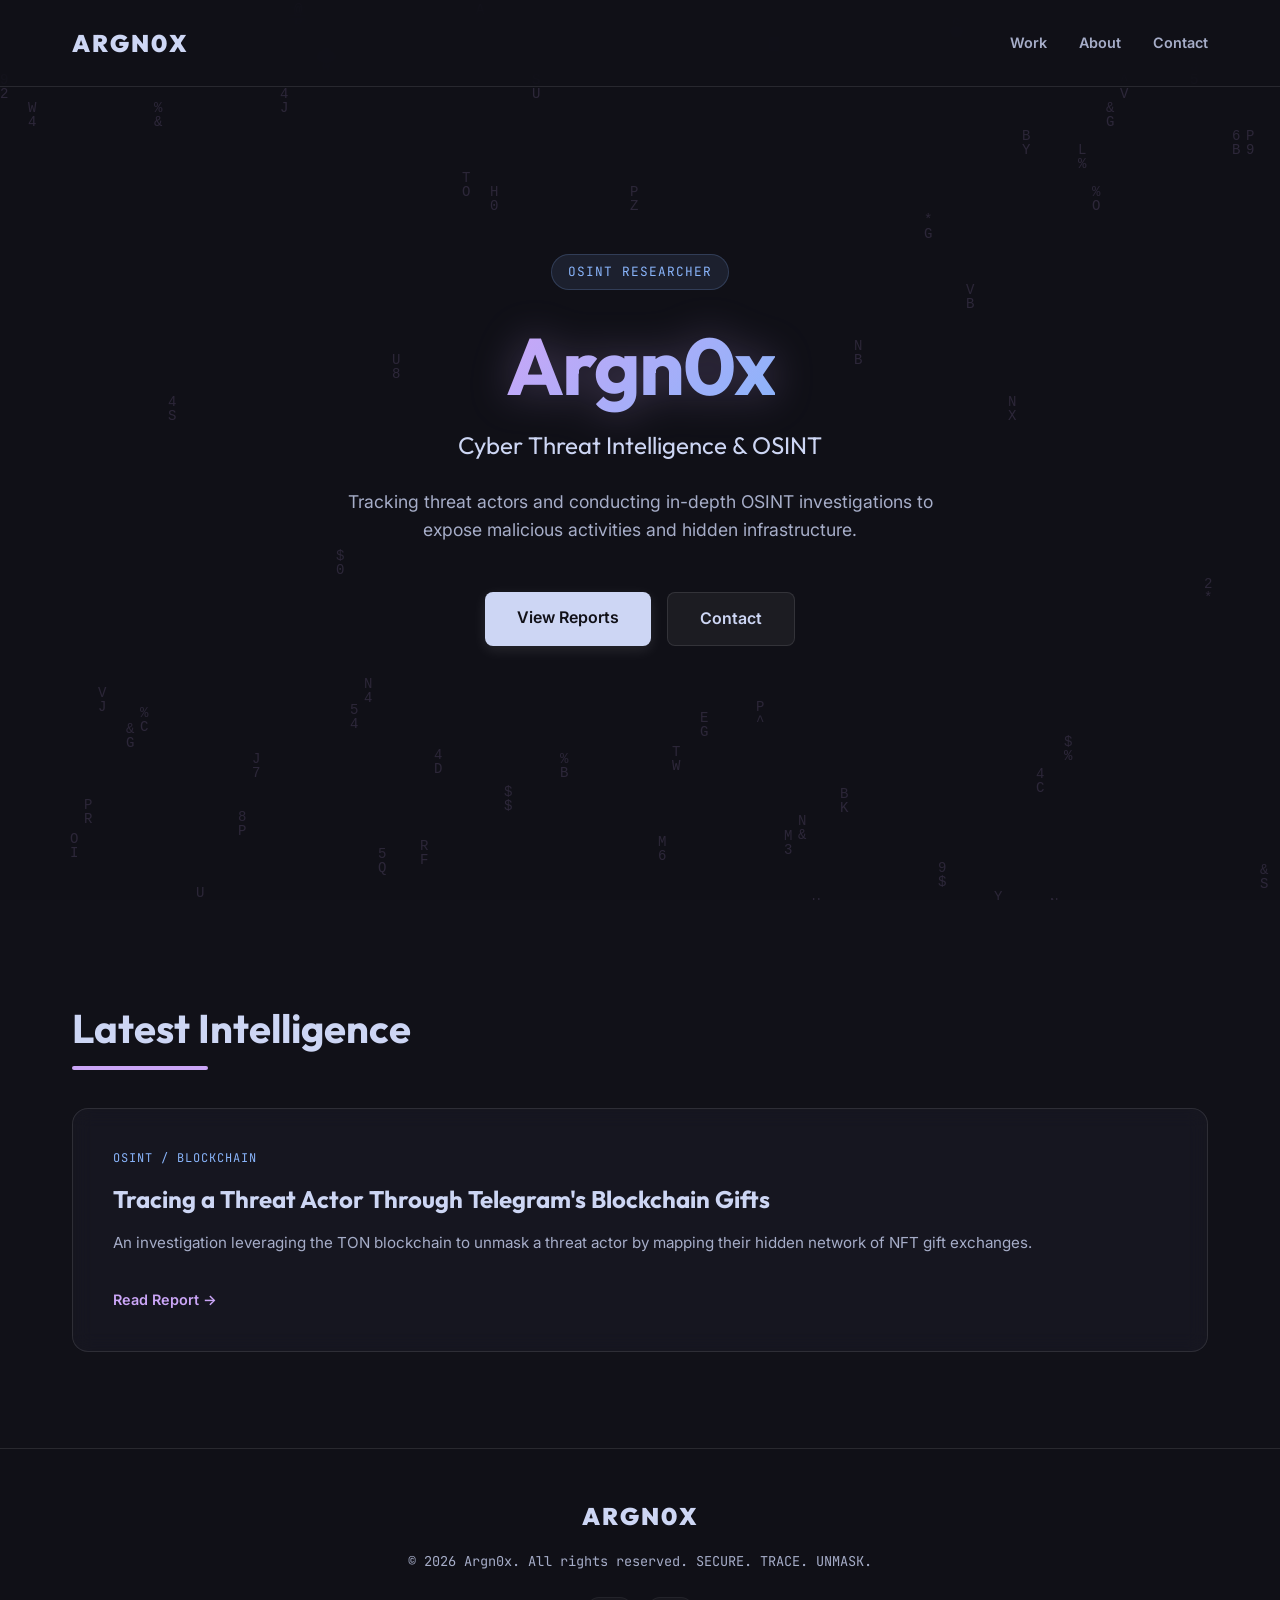
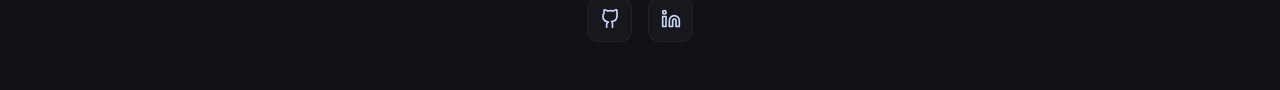
==== index.html @ 01303c82 "Initial commit for Argn0x Portfolio" ====
<!DOCTYPE html>
<html lang="en">
<head>
  <meta charset="UTF-8">
  <meta name="viewport" content="width=device-width, initial-scale=1.0">
  <title>Argn0x | Cyber Threat Intelligence & OSINT</title>
  
  <meta name="description" content="Portfolio of Argn0x, Cyber Threat Intelligence and OSINT Researcher.">
  
  <link rel="preconnect" href="https://fonts.googleapis.com">
  <link rel="preconnect" href="https://fonts.gstatic.com" crossorigin>
  <link href="https://fonts.googleapis.com/css2?family=Inter:wght@300;400;600;800&family=JetBrains+Mono:wght@400;700&family=Outfit:wght@400;700;900&display=swap" rel="stylesheet">
  
  <link rel="stylesheet" href="styles.css">
</head>
<body>
  
  <!-- Abstract Canvas Background -->
  <canvas id="matrix-canvas"></canvas>
  
  <!-- Navigation -->
  <nav class="navbar">
    <div class="nav-container">
      <div class="logo">
        <span class="glitch" data-text="Argn0x">Argn0x</span>
      </div>
      <ul class="nav-links">
        <li><a href="#work">Work</a></li>
        <li><a href="about.html">About</a></li>
        <li><a href="contact.html">Contact</a></li>
      </ul>
    </div>
  </nav>

  <!-- Hero Section -->
  <section class="hero" id="home">
    <div class="hero-content">
      <div class="badge">OSINT RESEARCHER</div>
      <h1 class="hero-title">
        <span class="gradient-text">Argn0x</span>
      </h1>
      <h2 class="hero-subtitle">Cyber Threat Intelligence & OSINT</h2>
      <p class="hero-description">
        Tracking threat actors and conducting in-depth OSINT investigations to expose malicious activities and hidden infrastructure.
      </p>
      <div class="hero-buttons">
        <a href="#work" class="btn btn-primary">View Reports</a>
        <a href="contact.html" class="btn btn-secondary">Contact</a>
      </div>
    </div>
  </section>

  <!-- Latest Work Section -->
  <section class="work" id="work">
    <div class="section-container">
      <h2 class="section-title">Latest Intelligence</h2>
      <div class="grid">
        
        <!-- Card 1 -->
        <a href="tracing-a-threat-actor-through-telegrams-blockchain-gifts.html" class="card" target="_blank">
          <div class="card-glow"></div>
          <div class="card-content">
            <div class="card-tag">OSINT / Blockchain</div>
            <h3 class="card-title">Tracing a Threat Actor Through Telegram's Blockchain Gifts</h3>
            <p class="card-desc">An investigation leveraging the TON blockchain to unmask a threat actor by mapping their hidden network of NFT gift exchanges.</p>
            <span class="card-link">Read Report &rarr;</span>
          </div>
        </a>

      </div>
    </div>
  </section>



  <footer>
    <div class="footer-content">
      <div class="logo"><span class="glitch" data-text="Argn0x">Argn0x</span></div>
      <p>&copy; 2026 Argn0x. All rights reserved. SECURE. TRACE. UNMASK.</p>
      <div class="social-links">
        <a href="https://github.com/argn0x" target="_blank" aria-label="GitHub">
          <svg xmlns="http://www.w3.org/2000/svg" width="24" height="24" viewBox="0 0 24 24" fill="none" stroke="currentColor" stroke-width="2" stroke-linecap="round" stroke-linejoin="round"><path d="M15 22v-4a4.8 4.8 0 0 0-1-3.02c3.14-.35 6.44-1.54 6.44-7A5.44 5.44 0 0 0 20 4.77 5.07 5.07 0 0 0 19.91 1S18.73.65 16 2.48a13.38 13.38 0 0 0-7 0C6.27.65 5.09 1 5.09 1A5.07 5.07 0 0 0 5 4.77a5.44 5.44 0 0 0-1.5 3.78c0 5.42 3.3 6.61 6.44 7A4.8 4.8 0 0 0 8 18v4"></path></svg>
        </a>
        <a href="https://www.linkedin.com/in/argn0x/" target="_blank" aria-label="LinkedIn">
          <svg xmlns="http://www.w3.org/2000/svg" width="24" height="24" viewBox="0 0 24 24" fill="none" stroke="currentColor" stroke-width="2" stroke-linecap="round" stroke-linejoin="round"><path d="M16 8a6 6 0 0 1 6 6v7h-4v-7a2 2 0 0 0-2-2 2 2 0 0 0-2 2v7h-4v-7a6 6 0 0 1 6-6z"></path><rect x="2" y="9" width="4" height="12"></rect><circle cx="4" cy="4" r="2"></circle></svg>
        </a>
      </div>
    </div>
  </footer>

  <script src="script.js"></script>
</body>
</html>
---- styles.css ----
:root {
  --bg: #111118;
  --surface: #1e1e2e;
  --surface-2: #313244;
  --surface-glow: rgba(198, 160, 246, 0.05);
  --border: rgba(255, 255, 255, 0.1);
  --border-hover: rgba(203, 166, 247, 0.5);
  
  --text: #cdd6f4;
  --text-muted: #a6adc8;
  --accent: #cba6f7;
  --accent-2: #89b4fa;
  --neon-glow: 0 0 15px rgba(203, 166, 247, 0.4);
}

* {
  margin: 0;
  padding: 0;
  box-sizing: border-box;
}

html {
  scroll-behavior: smooth;
}

body {
  background-color: var(--bg);
  color: var(--text);
  font-family: 'Inter', sans-serif;
  line-height: 1.6;
  overflow-x: hidden;
}

/* Background Canvas */
#matrix-canvas {
  position: fixed;
  top: 0;
  left: 0;
  width: 100vw;
  height: 100vh;
  z-index: -1;
  opacity: 0.15;
}

/* Typography */
h1, h2, h3, .glitch {
  font-family: 'Outfit', sans-serif;
}

/* Nav */
.navbar {
  position: fixed;
  top: 0;
  width: 100%;
  padding: 1.5rem 0;
  background: rgba(17, 17, 24, 0.8);
  backdrop-filter: blur(12px);
  -webkit-backdrop-filter: blur(12px);
  border-bottom: 1px solid var(--border);
  z-index: 100;
}

.nav-container {
  max-width: 1200px;
  margin: 0 auto;
  display: flex;
  justify-content: space-between;
  align-items: center;
  padding: 0 2rem;
}

.logo .glitch {
  font-size: 1.5rem;
  font-weight: 900;
  color: var(--text);
  position: relative;
  letter-spacing: 2px;
  text-transform: uppercase;
}

.nav-links {
  list-style: none;
  display: flex;
  gap: 2rem;
}

.nav-links a {
  color: var(--text-muted);
  text-decoration: none;
  font-weight: 600;
  font-size: 0.9rem;
  transition: color 0.3s ease;
}

.nav-links a:hover {
  color: var(--accent);
}

/* Hero */
.hero {
  min-height: 100vh;
  display: flex;
  align-items: center;
  justify-content: center;
  text-align: center;
  padding: 0 2rem;
  position: relative;
}

.hero-content {
  max-width: 800px;
  animation: fadeUp 1s cubic-bezier(0.16, 1, 0.3, 1) forwards;
}

.badge {
  display: inline-block;
  padding: 0.4rem 1rem;
  background: rgba(137, 180, 250, 0.1);
  color: var(--accent-2);
  border: 1px solid rgba(137, 180, 250, 0.2);
  border-radius: 50px;
  font-family: 'JetBrains Mono', monospace;
  font-size: 0.8rem;
  margin-bottom: 2rem;
  letter-spacing: 1px;
}

.hero-title {
  font-size: 5rem;
  line-height: 1.1;
  margin-bottom: 1rem;
  letter-spacing: -2px;
}

.gradient-text {
  background: linear-gradient(135deg, #cba6f7, #89b4fa);
  -webkit-background-clip: text;
  background-clip: text;
  -webkit-text-fill-color: transparent;
  display: inline-block;
  padding-bottom: 0.15em;
  margin-bottom: -0.15em;
  filter: drop-shadow(0 0 20px rgba(203, 166, 247, 0.3));
}

.hero-subtitle {
  font-size: 1.5rem;
  color: var(--text);
  margin-bottom: 1.5rem;
  font-weight: 400;
}

.hero-description {
  color: var(--text-muted);
  font-size: 1.1rem;
  max-width: 600px;
  margin: 0 auto 3rem;
}

.hero-buttons {
  display: flex;
  gap: 1rem;
  justify-content: center;
}

/* Buttons */
.btn {
  padding: 0.8rem 2rem;
  border-radius: 8px;
  font-weight: 600;
  text-decoration: none;
  transition: all 0.3s ease;
  font-family: 'Inter', sans-serif;
  cursor: pointer;
  border: none;
  font-size: 1rem;
}

.btn-primary {
  background: var(--text);
  color: var(--bg);
  box-shadow: 0 4px 14px rgba(255, 255, 255, 0.1);
}

.btn-primary:hover {
  background: var(--accent);
  box-shadow: var(--neon-glow);
  transform: translateY(-2px);
}

.btn-secondary {
  background: rgba(255,255,255,0.05);
  color: var(--text);
  border: 1px solid var(--border);
}

.btn-secondary:hover {
  background: rgba(255,255,255,0.1);
  border-color: var(--text-muted);
}

.w-100 { width: 100%; }

/* Sections */
.section-container {
  max-width: 1200px;
  margin: 0 auto;
  padding: 6rem 2rem;
}

.section-title {
  font-size: 2.5rem;
  margin-bottom: 3rem;
  position: relative;
  display: inline-block;
}

.section-title::after {
  content: '';
  position: absolute;
  bottom: -10px;
  left: 0;
  width: 40%;
  height: 4px;
  background: var(--accent);
  border-radius: 2px;
}

/* Grid & Cards */
.grid {
  display: grid;
  grid-template-columns: repeat(auto-fit, minmax(350px, 1fr));
  gap: 2rem;
}

.card {
  position: relative;
  background: rgba(30, 30, 46, 0.4);
  border: 1px solid var(--border);
  border-radius: 16px;
  padding: 2.5rem;
  text-decoration: none;
  color: var(--text);
  transition: all 0.4s cubic-bezier(0.16, 1, 0.3, 1);
  overflow: hidden;
  backdrop-filter: blur(10px);
  display: flex;
  flex-direction: column;
}

.card-glow {
  position: absolute;
  top: 0;
  left: 0;
  width: 100%;
  height: 100%;
  background: radial-gradient(circle at 50% 0%, rgba(203, 166, 247, 0.1), transparent 70%);
  opacity: 0;
  transition: opacity 0.4s;
  pointer-events: none;
}

.card:hover {
  transform: translateY(-5px);
  border-color: var(--border-hover);
  box-shadow: 0 10px 30px rgba(0,0,0,0.5);
}

.card:hover .card-glow {
  opacity: 1;
}

.card-tag {
  font-family: 'JetBrains Mono', monospace;
  font-size: 0.75rem;
  color: var(--accent-2);
  margin-bottom: 1rem;
  text-transform: uppercase;
  letter-spacing: 1px;
}

.card-title {
  font-size: 1.5rem;
  margin-bottom: 1rem;
  line-height: 1.3;
}

.card-desc {
  color: var(--text-muted);
  font-size: 0.95rem;
  margin-bottom: 2rem;
  flex-grow: 1;
}

.card-link {
  font-weight: 600;
  color: var(--accent);
  display: flex;
  align-items: center;
  gap: 0.5rem;
  font-size: 0.9rem;
  transition: gap 0.3s;
}

.card:hover .card-link {
  gap: 0.8rem;
}

/* About / Contact Grid */
.about-grid {
  display: grid;
  grid-template-columns: 1fr 1fr;
  gap: 3rem;
}

.glass-panel {
  background: rgba(30, 30, 46, 0.3);
  border: 1px solid var(--border);
  border-radius: 16px;
  padding: 3rem;
  backdrop-filter: blur(16px);
}

.about-text p {
  color: var(--text-muted);
  margin-bottom: 1.5rem;
  font-size: 1.1rem;
}

.stats {
  display: flex;
  gap: 2rem;
  margin-top: 3rem;
}

.stat-value {
  display: block;
  font-family: 'Outfit', sans-serif;
  font-size: 2.5rem;
  font-weight: 900;
  color: var(--accent);
  line-height: 1;
}

.stat-label {
  font-size: 0.8rem;
  color: var(--text-muted);
  text-transform: uppercase;
  letter-spacing: 1px;
}

/* Form */
.contact-card h3 {
  font-size: 1.8rem;
  margin-bottom: 0.5rem;
}

.contact-card p {
  color: var(--text-muted);
  margin-bottom: 2rem;
  font-size: 0.9rem;
}

.input-group {
  margin-bottom: 1.5rem;
}

.input-group label {
  display: block;
  margin-bottom: 0.5rem;
  font-size: 0.85rem;
  color: var(--text-muted);
  font-weight: 600;
}

.input-group input, .input-group textarea {
  width: 100%;
  padding: 1rem;
  background: rgba(17, 17, 24, 0.5);
  border: 1px solid var(--border);
  border-radius: 8px;
  color: var(--text);
  font-family: 'Inter', sans-serif;
  transition: all 0.3s;
}

.input-group input:focus, .input-group textarea:focus {
  outline: none;
  border-color: var(--accent);
  box-shadow: 0 0 0 2px rgba(203, 166, 247, 0.2);
}

/* Footer */
footer {
  border-top: 1px solid var(--border);
  padding: 3rem 2rem;
  text-align: center;
  background: rgba(17, 17, 24, 0.8);
}

footer .logo {
  margin-bottom: 1rem;
}

footer p {
  color: var(--text-muted);
  font-size: 0.85rem;
  font-family: 'JetBrains Mono', monospace;
  margin-bottom: 1rem;
}

.social-links {
  display: flex;
  justify-content: center;
  gap: 1rem;
  margin-top: 1.5rem;
}

.social-links a {
  color: var(--text);
  background: rgba(255, 255, 255, 0.03);
  width: 45px;
  height: 45px;
  border-radius: 12px;
  display: flex;
  align-items: center;
  justify-content: center;
  transition: all 0.3s ease;
  border: 1px solid rgba(255, 255, 255, 0.05);
}

.social-links a svg {
  width: 20px;
  height: 20px;
}

.social-links a:hover {
  background: rgba(255, 255, 255, 0.1);
  transform: translateY(-3px);
  border-color: rgba(255, 255, 255, 0.15);
  box-shadow: 0 5px 15px rgba(0, 0, 0, 0.3);
}

/* Animations */
@keyframes fadeUp {
  from { opacity: 0; transform: translateY(30px); }
  to { opacity: 1; transform: translateY(0); }
}

/* Responsive */
@media (max-width: 900px) {
  .hero-title { font-size: 3.5rem; }
  .about-grid { grid-template-columns: 1fr; }
}

@media (max-width: 600px) {
  .nav-links { display: none; }
  .hero-title { font-size: 2.8rem; }
  .hero-buttons { flex-direction: column; }
  .grid { grid-template-columns: 1fr; }
  .glass-panel { padding: 2rem; }
}
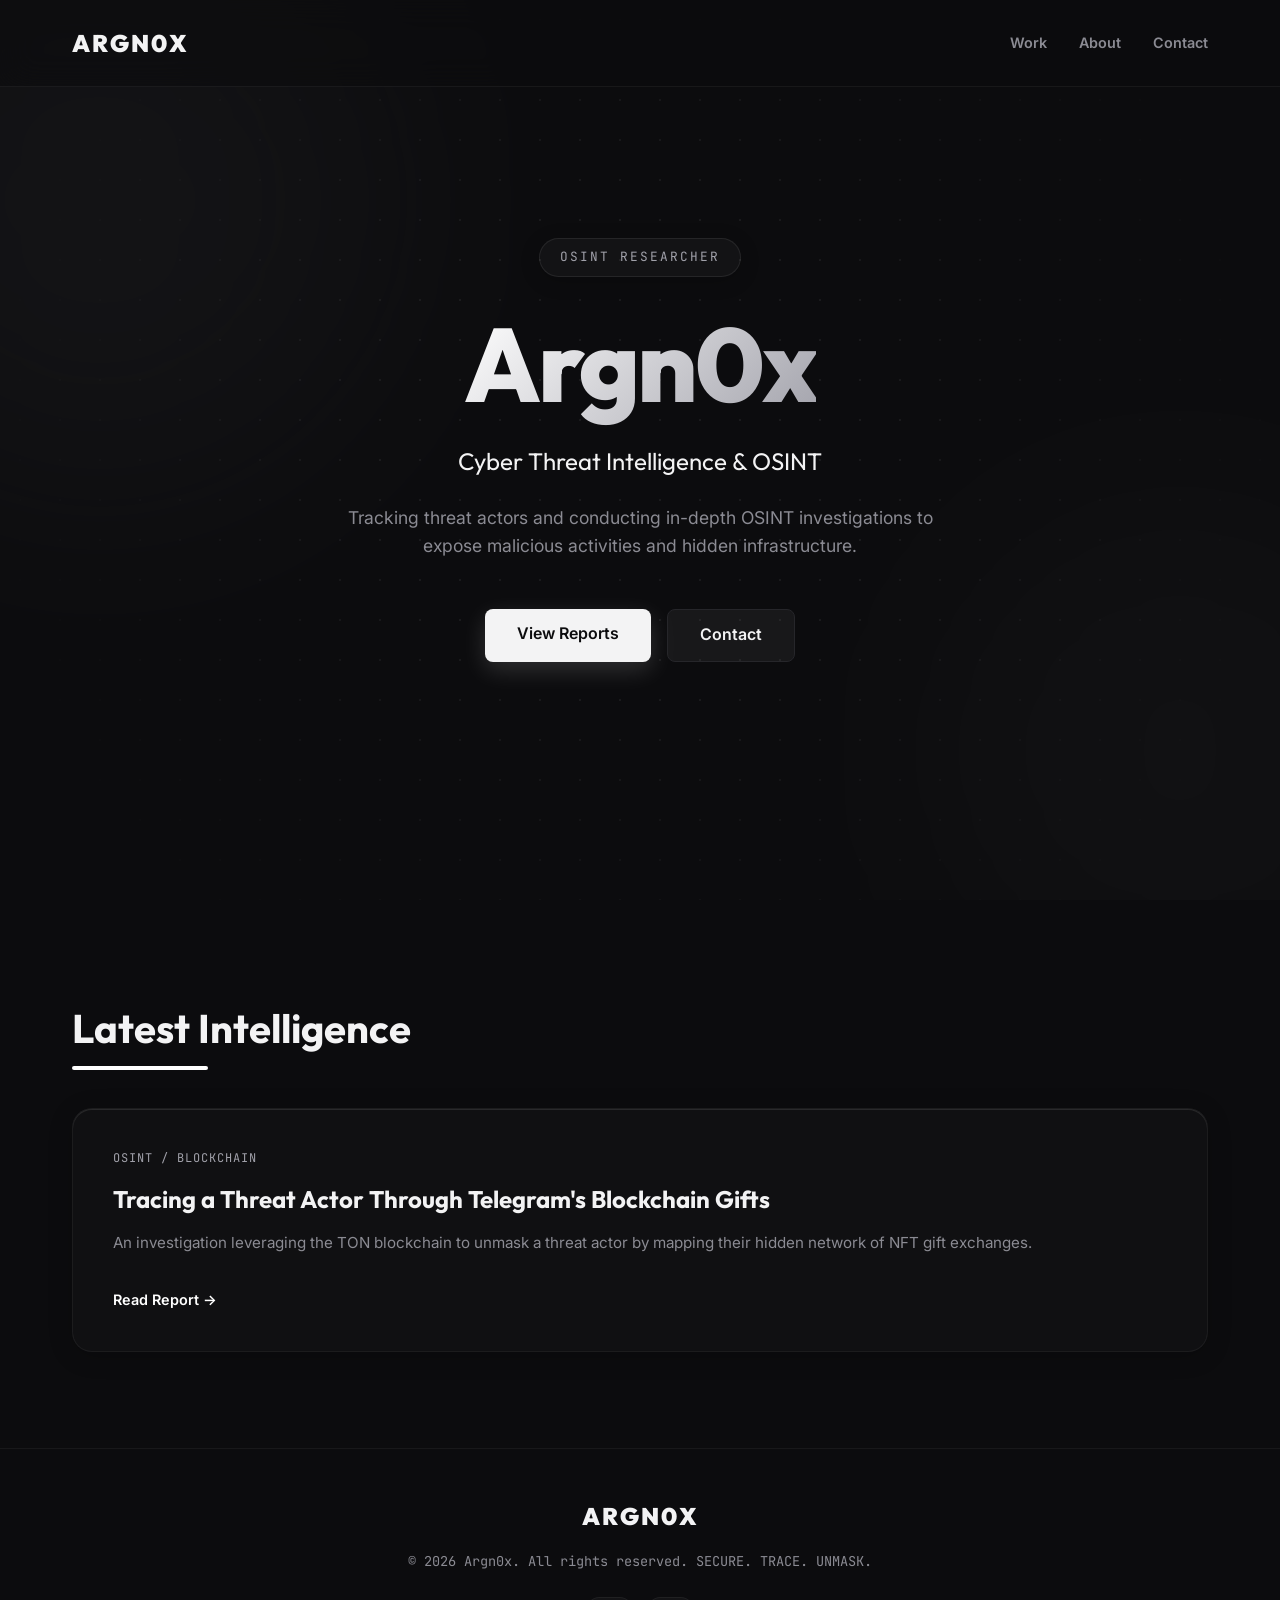
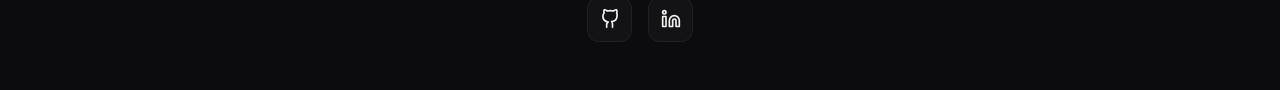
==== commit 12ef1578: "Initial commit for Argn0x Portfolio" ====
--- a/index.html
+++ b/index.html
@@ -15,14 +15,18 @@
 </head>
 <body>
   
-  <!-- Abstract Canvas Background -->
-  <canvas id="matrix-canvas"></canvas>
+  <!-- Premium Ambient Background -->
+  <div class="ambient-bg">
+    <div class="glow-orb orb-1"></div>
+    <div class="glow-orb orb-2"></div>
+  </div>
+  <div class="bg-grid"></div>
   
   <!-- Navigation -->
   <nav class="navbar">
     <div class="nav-container">
       <div class="logo">
-        <span class="glitch" data-text="Argn0x">Argn0x</span>
+        <span class="logo-text">Argn0x</span>
       </div>
       <ul class="nav-links">
         <li><a href="#work">Work</a></li>
@@ -57,7 +61,7 @@
       <div class="grid">
         
         <!-- Card 1 -->
-        <a href="tracing-a-threat-actor-through-telegrams-blockchain-gifts.html" class="card" target="_blank">
+        <a href="tracing-a-threat-actor-through-telegrams-blockchain-gifts.html" class="card">
           <div class="card-glow"></div>
           <div class="card-content">
             <div class="card-tag">OSINT / Blockchain</div>
@@ -67,6 +71,8 @@
           </div>
         </a>
 
+
+
       </div>
     </div>
   </section>
@@ -75,7 +81,7 @@
 
   <footer>
     <div class="footer-content">
-      <div class="logo"><span class="glitch" data-text="Argn0x">Argn0x</span></div>
+      <div class="logo"><span class="logo-text">Argn0x</span></div>
       <p>&copy; 2026 Argn0x. All rights reserved. SECURE. TRACE. UNMASK.</p>
       <div class="social-links">
         <a href="https://github.com/argn0x" target="_blank" aria-label="GitHub">
--- a/styles.css
+++ b/styles.css
@@ -1,16 +1,16 @@
 :root {
-  --bg: #111118;
-  --surface: #1e1e2e;
-  --surface-2: #313244;
-  --surface-glow: rgba(198, 160, 246, 0.05);
-  --border: rgba(255, 255, 255, 0.1);
-  --border-hover: rgba(203, 166, 247, 0.5);
+  --bg: #0c0c0e;
+  --surface: #141417;
+  --surface-2: #1a1a1e;
+  --surface-glow: rgba(255, 255, 255, 0.03);
+  --border: #26262a;
+  --border-hover: #3e3e44;
   
-  --text: #cdd6f4;
-  --text-muted: #a6adc8;
-  --accent: #cba6f7;
-  --accent-2: #89b4fa;
-  --neon-glow: 0 0 15px rgba(203, 166, 247, 0.4);
+  --text: #f3f3f4;
+  --text-muted: #8b8b93;
+  --accent: #ffffff;
+  --accent-2: #a1a1aa;
+  --neon-glow: 0 4px 14px rgba(255, 255, 255, 0.1);
 }
 
 * {
@@ -31,19 +31,68 @@
   overflow-x: hidden;
 }
 
-/* Background Canvas */
-#matrix-canvas {
+/* Ambient Background Elements */
+.ambient-bg {
+  position: fixed;
+  top: 0;
+  left: 0;
+  width: 100vw;
+  height: 100vh;
+  z-index: -2;
+  overflow: hidden;
+  background: var(--bg);
+}
+
+.glow-orb {
+  position: absolute;
+  border-radius: 50%;
+  filter: blur(120px);
+  opacity: 0.4;
+  animation: float 20s infinite ease-in-out alternate;
+}
+
+.orb-1 {
+  width: 600px;
+  height: 600px;
+  background: rgba(161, 161, 170, 0.12);
+  top: -100px;
+  left: -200px;
+}
+
+.orb-2 {
+  width: 500px;
+  height: 500px;
+  background: rgba(255, 255, 255, 0.06);
+  bottom: -100px;
+  right: -150px;
+  animation-delay: -10s;
+}
+
+.bg-grid {
   position: fixed;
   top: 0;
   left: 0;
   width: 100vw;
   height: 100vh;
   z-index: -1;
-  opacity: 0.15;
-}
+  background-image: radial-gradient(rgba(255, 255, 255, 0.1) 1px, transparent 1px);
+  background-size: 40px 40px;
+  opacity: 0.6;
+  mask-image: radial-gradient(circle at center, black 30%, transparent 90%);
+  -webkit-mask-image: radial-gradient(circle at center, black 30%, transparent 90%);
+  pointer-events: none;
+}
+
+@keyframes float {
+  0% { transform: translate(0, 0) scale(1); }
+  50% { transform: translate(3%, 5%) scale(1.05); }
+  100% { transform: translate(-3%, -2%) scale(0.95); }
+}
+
+
 
 /* Typography */
-h1, h2, h3, .glitch {
+h1, h2, h3, .logo-text {
   font-family: 'Outfit', sans-serif;
 }
 
@@ -53,10 +102,10 @@
   top: 0;
   width: 100%;
   padding: 1.5rem 0;
-  background: rgba(17, 17, 24, 0.8);
-  backdrop-filter: blur(12px);
-  -webkit-backdrop-filter: blur(12px);
-  border-bottom: 1px solid var(--border);
+  background: rgba(12, 12, 14, 0.6);
+  backdrop-filter: blur(16px);
+  -webkit-backdrop-filter: blur(16px);
+  border-bottom: 1px solid rgba(255, 255, 255, 0.05);
   z-index: 100;
 }
 
@@ -69,7 +118,7 @@
   padding: 0 2rem;
 }
 
-.logo .glitch {
+.logo .logo-text {
   font-size: 1.5rem;
   font-weight: 900;
   color: var(--text);
@@ -113,34 +162,37 @@
 }
 
 .badge {
-  display: inline-block;
-  padding: 0.4rem 1rem;
-  background: rgba(137, 180, 250, 0.1);
+  display: inline-flex;
+  align-items: center;
+  padding: 0.5rem 1.25rem;
+  background: rgba(255, 255, 255, 0.03);
   color: var(--accent-2);
-  border: 1px solid rgba(137, 180, 250, 0.2);
+  border: 1px solid rgba(255, 255, 255, 0.08);
   border-radius: 50px;
   font-family: 'JetBrains Mono', monospace;
   font-size: 0.8rem;
   margin-bottom: 2rem;
-  letter-spacing: 1px;
+  letter-spacing: 2px;
+  backdrop-filter: blur(8px);
+  box-shadow: 0 4px 20px rgba(0, 0, 0, 0.2);
 }
 
 .hero-title {
-  font-size: 5rem;
-  line-height: 1.1;
-  margin-bottom: 1rem;
-  letter-spacing: -2px;
+  font-size: 6.5rem;
+  line-height: 1.05;
+  margin-bottom: 1.5rem;
+  letter-spacing: -3px;
+  font-weight: 800;
 }
 
 .gradient-text {
-  background: linear-gradient(135deg, #cba6f7, #89b4fa);
+  background: linear-gradient(135deg, #ffffff, #a1a1aa);
   -webkit-background-clip: text;
   background-clip: text;
   -webkit-text-fill-color: transparent;
   display: inline-block;
   padding-bottom: 0.15em;
   margin-bottom: -0.15em;
-  filter: drop-shadow(0 0 20px rgba(203, 166, 247, 0.3));
 }
 
 .hero-subtitle {
@@ -179,12 +231,12 @@
 .btn-primary {
   background: var(--text);
   color: var(--bg);
-  box-shadow: 0 4px 14px rgba(255, 255, 255, 0.1);
+  box-shadow: 0 8px 24px rgba(255, 255, 255, 0.15);
 }
 
 .btn-primary:hover {
-  background: var(--accent);
-  box-shadow: var(--neon-glow);
+  background: #ffffff;
+  box-shadow: 0 12px 32px rgba(255, 255, 255, 0.25);
   transform: translateY(-2px);
 }
 
@@ -235,17 +287,19 @@
 
 .card {
   position: relative;
-  background: rgba(30, 30, 46, 0.4);
-  border: 1px solid var(--border);
-  border-radius: 16px;
+  background: rgba(20, 20, 23, 0.6);
+  border: 1px solid rgba(255, 255, 255, 0.05);
+  border-radius: 20px;
   padding: 2.5rem;
   text-decoration: none;
   color: var(--text);
   transition: all 0.4s cubic-bezier(0.16, 1, 0.3, 1);
   overflow: hidden;
-  backdrop-filter: blur(10px);
+  backdrop-filter: blur(12px);
+  -webkit-backdrop-filter: blur(12px);
   display: flex;
   flex-direction: column;
+  box-shadow: 0 4px 24px rgba(0, 0, 0, 0.2), inset 0 1px 0 rgba(255, 255, 255, 0.1);
 }
 
 .card-glow {
@@ -254,7 +308,7 @@
   left: 0;
   width: 100%;
   height: 100%;
-  background: radial-gradient(circle at 50% 0%, rgba(203, 166, 247, 0.1), transparent 70%);
+  background: radial-gradient(circle at 50% 0%, rgba(255, 255, 255, 0.06), transparent 70%);
   opacity: 0;
   transition: opacity 0.4s;
   pointer-events: none;
@@ -392,10 +446,10 @@
 
 /* Footer */
 footer {
-  border-top: 1px solid var(--border);
+  border-top: 1px solid rgba(255, 255, 255, 0.05);
   padding: 3rem 2rem;
   text-align: center;
-  background: rgba(17, 17, 24, 0.8);
+  background: transparent;
 }
 
 footer .logo {
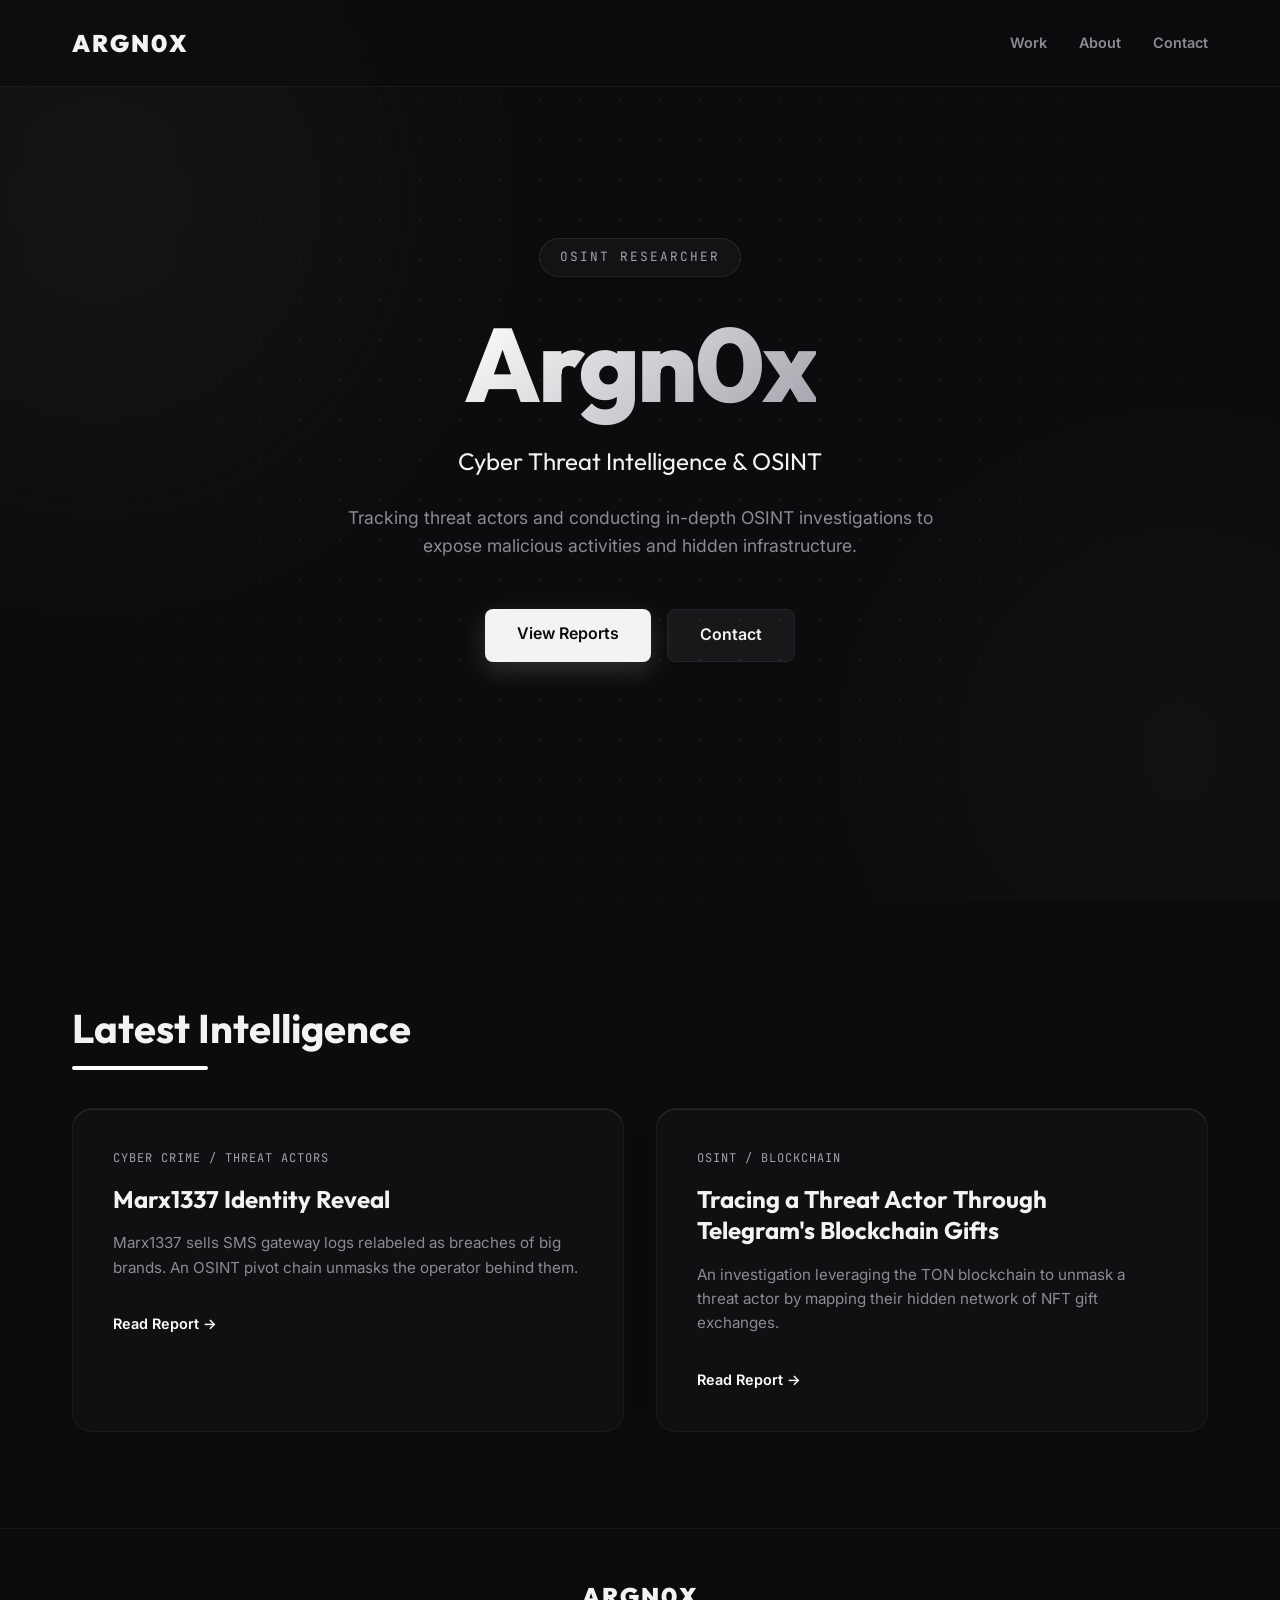
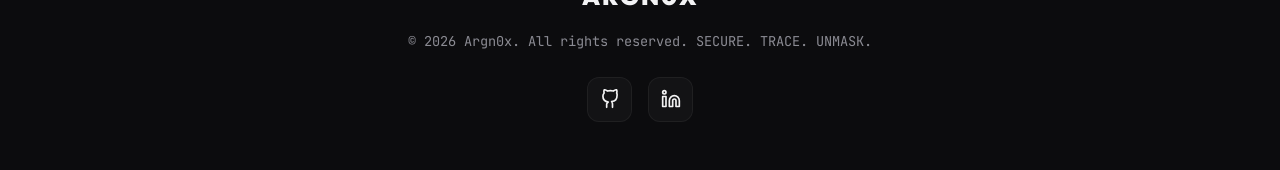
==== commit 95a29d55: "Add Marx1337 Identity Reveal redirect page Add marx1337-sms-gateway-logs.html, a landing page that r" ====
--- a/index.html
+++ b/index.html
@@ -60,6 +60,17 @@
       <h2 class="section-title">Latest Intelligence</h2>
       <div class="grid">
         
+        <!-- Card 2 -->
+        <a href="marx1337-sms-gateway-logs.html" class="card">
+          <div class="card-glow"></div>
+          <div class="card-content">
+            <div class="card-tag">Cyber Crime / Threat Actors</div>
+            <h3 class="card-title">Marx1337 Identity Reveal</h3>
+            <p class="card-desc">Marx1337 sells SMS gateway logs relabeled as breaches of big brands. An OSINT pivot chain unmasks the operator behind them.</p>
+            <span class="card-link">Read Report &rarr;</span>
+          </div>
+        </a>
+
         <!-- Card 1 -->
         <a href="tracing-a-threat-actor-through-telegrams-blockchain-gifts.html" class="card">
           <div class="card-glow"></div>
